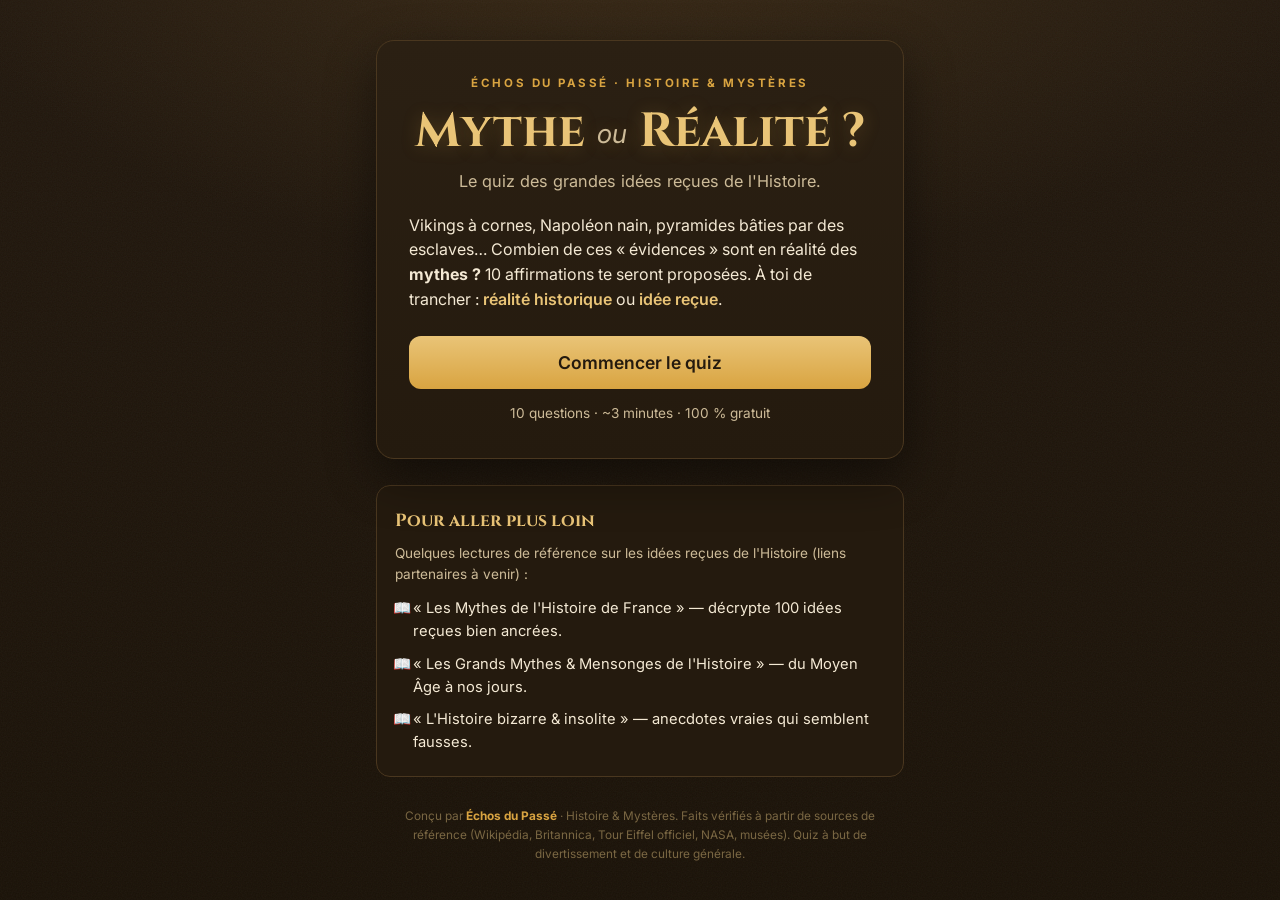
==== index.html @ 87afc7c5 "Mythe ou Realite : quiz idees recues de l'Histoire (Echos du Passe)" ====
<!DOCTYPE html>
<html lang="fr">
<head>
<meta charset="UTF-8">
<meta name="viewport" content="width=device-width, initial-scale=1.0, viewport-fit=cover">
<meta name="theme-color" content="#22180e">

<title>Mythe ou Réalité ? Le Quiz des Idées Reçues de l'Histoire | Échos du Passé</title>
<meta name="description" content="Sauras-tu démêler le vrai du faux ? 23 mythes historiques surprenants : Vikings, Napoléon, pyramides, Cléopâtre… Score final et résultat à partager. Quiz gratuit, rapide, mobile.">
<meta name="author" content="Échos du Passé">
<meta name="robots" content="index, follow">
<link rel="canonical" href="https://itachiuchiha976.github.io/mythe-ou-realite/">

<!-- Open Graph -->
<meta property="og:type" content="website">
<meta property="og:site_name" content="Échos du Passé">
<meta property="og:locale" content="fr_FR">
<meta property="og:title" content="Mythe ou Réalité ? Le Quiz des Idées Reçues de l'Histoire">
<meta property="og:description" content="23 mythes historiques surprenants. Sauras-tu démêler le vrai du faux ? Teste-toi et partage ton score.">
<meta property="og:url" content="https://itachiuchiha976.github.io/mythe-ou-realite/">
<meta property="og:image" content="https://itachiuchiha976.github.io/mythe-ou-realite/og-image.png">
<meta property="og:image:width" content="1200">
<meta property="og:image:height" content="630">

<!-- Twitter -->
<meta name="twitter:card" content="summary_large_image">
<meta name="twitter:title" content="Mythe ou Réalité ? Le Quiz des Idées Reçues de l'Histoire">
<meta name="twitter:description" content="23 mythes historiques surprenants. Sauras-tu démêler le vrai du faux ?">
<meta name="twitter:image" content="https://itachiuchiha976.github.io/mythe-ou-realite/og-image.png">

<link rel="icon" type="image/svg+xml" href="favicon.svg">
<link rel="apple-touch-icon" href="favicon.svg">
<link rel="preconnect" href="https://fonts.googleapis.com">
<link rel="preconnect" href="https://fonts.gstatic.com" crossorigin>
<link href="https://fonts.googleapis.com/css2?family=Cinzel:wght@500;700&family=Inter:wght@400;500;600;700&display=swap" rel="stylesheet">
<link rel="stylesheet" href="styles.css">

<!-- JSON-LD : Quiz + WebSite -->
<script type="application/ld+json">
{
  "@context": "https://schema.org",
  "@graph": [
    {
      "@type": "WebSite",
      "name": "Échos du Passé",
      "url": "https://itachiuchiha976.github.io/mythe-ou-realite/",
      "inLanguage": "fr-FR"
    },
    {
      "@type": "Quiz",
      "name": "Mythe ou Réalité ? Le Quiz des Idées Reçues de l'Histoire",
      "description": "Quiz interactif gratuit : démêle le vrai du faux parmi 23 grandes idées reçues de l'Histoire. Score final et résultat partageable.",
      "educationalLevel": "grand public",
      "inLanguage": "fr-FR",
      "url": "https://itachiuchiha976.github.io/mythe-ou-realite/",
      "about": { "@type": "Thing", "name": "Histoire et mystères" }
    }
  ]
}
</script>
</head>
<body>

<div class="bg-grain" aria-hidden="true"></div>

<main class="wrap">

  <!-- ============ ÉCRAN ACCUEIL ============ -->
  <section id="screen-intro" class="screen screen--active card">
    <p class="brandline">ÉCHOS DU PASSÉ · HISTOIRE &amp; MYSTÈRES</p>
    <h1 class="title">Mythe <span class="amp">ou</span> Réalité&nbsp;?</h1>
    <p class="subtitle">Le quiz des grandes idées reçues de l'Histoire.</p>
    <p class="intro-text">
      Vikings à cornes, Napoléon nain, pyramides bâties par des esclaves…
      Combien de ces «&nbsp;évidences&nbsp;» sont en réalité des <strong>mythes&nbsp;?</strong>
      10 affirmations te seront proposées. À toi de trancher&nbsp;:
      <em>réalité historique</em> ou <em>idée reçue</em>.
    </p>
    <button id="btn-start" class="btn btn--primary btn--big">Commencer le quiz</button>
    <p class="meta-line">10 questions · ~3 minutes · 100&nbsp;% gratuit</p>
  </section>

  <!-- ============ ÉCRAN QUIZ ============ -->
  <section id="screen-quiz" class="screen card">
    <div class="quiz-top">
      <span id="q-counter" class="counter">Question 1 / 10</span>
      <span id="q-score" class="score-mini">0 pt</span>
    </div>
    <div class="progress"><div id="progress-bar" class="progress-bar"></div></div>

    <p class="prompt-label">Réalité historique, ou mythe&nbsp;?</p>
    <h2 id="q-statement" class="statement">…</h2>

    <div id="answers" class="answers">
      <button class="btn btn--answer" data-choice="true">
        <span class="ans-icon">✓</span> Réalité
      </button>
      <button class="btn btn--answer" data-choice="false">
        <span class="ans-icon">✕</span> Mythe
      </button>
    </div>

    <div id="reveal" class="reveal" hidden>
      <p id="reveal-verdict" class="reveal-verdict"></p>
      <p id="reveal-text" class="reveal-text"></p>
      <p id="reveal-src" class="reveal-src"></p>
      <button id="btn-next" class="btn btn--primary">Question suivante →</button>
    </div>
  </section>

  <!-- ============ ÉCRAN RÉSULTAT ============ -->
  <section id="screen-result" class="screen card">
    <p class="brandline">TON RÉSULTAT</p>
    <div class="score-ring">
      <span id="res-score" class="res-score">0</span>
      <span class="res-total">/ 10</span>
    </div>
    <h2 id="res-rank" class="res-rank">…</h2>
    <p id="res-msg" class="res-msg">…</p>

    <div class="share-block">
      <button id="btn-share" class="btn btn--primary btn--big">Partager mon score</button>
      <button id="btn-download" class="btn btn--ghost">Télécharger l'image</button>
      <button id="btn-replay" class="btn btn--ghost">Rejouer (nouvelles questions)</button>
    </div>
    <canvas id="share-canvas" width="1080" height="1080" hidden></canvas>

    <!-- ===== FUNNEL : abonnement chaîne ===== -->
    <div class="cta-sub">
      <h3>Tu aimes démêler le vrai du faux&nbsp;?</h3>
      <p>Chaque semaine, <strong>Échos du Passé</strong> exhume une énigme ou un mythe de l'Histoire.
         Abonne-toi pour ne rien rater.</p>
      <a id="cta-youtube" class="btn btn--yt" href="https://www.youtube.com/channel/UCtI77IJDeqX1GXrZNkGJtaQ?sub_confirmation=1" target="_blank" rel="noopener">
        ▶ S'abonner à Échos du Passé
      </a>
    </div>

    <!-- ===== FUNNEL : capture email (stub localStorage) ===== -->
    <div class="cta-mail">
      <h3>Reçois le prochain quiz en avant-première</h3>
      <p>Un nouveau quiz historique arrive bientôt. Laisse ton e-mail, on te préviendra (zéro spam).</p>
      <form id="mail-form" class="mail-form" novalidate>
        <input id="mail-input" type="email" inputmode="email" autocomplete="email" placeholder="ton@email.fr" aria-label="Ton adresse e-mail" required>
        <button type="submit" class="btn btn--primary">Je veux le prochain quiz</button>
      </form>
      <p id="mail-feedback" class="mail-feedback" hidden>Merci ! Tu es sur la liste. 📜</p>
    </div>
  </section>

  <!-- ===== Emplacement publicitaire (AdSense — à activer après validation du compte) ===== -->
  <!--
  <div class="ad-slot">
    <ins class="adsbygoogle" style="display:block"
         data-ad-client="ca-pub-XXXXXXXXXXXXXXXX"
         data-ad-slot="XXXXXXXXXX"
         data-ad-format="auto" data-full-width-responsive="true"></ins>
  </div>
  -->

  <!-- ===== Section ressources (prête pour affiliation — liens à taguer plus tard) ===== -->
  <section class="resources">
    <h3>Pour aller plus loin</h3>
    <p class="resources-note">Quelques lectures de référence sur les idées reçues de l'Histoire
       (liens partenaires à venir) :</p>
    <ul class="resources-list">
      <!-- data-aff : emplacement pour le tag d'affiliation (Amazon Partenaires, etc.) -->
      <li data-aff="book-mythes-histoire-france">« Les Mythes de l'Histoire de France » — décrypte 100 idées reçues bien ancrées.</li>
      <li data-aff="book-mensonges-histoire">« Les Grands Mythes &amp; Mensonges de l'Histoire » — du Moyen Âge à nos jours.</li>
      <li data-aff="book-bizarre-histoire">« L'Histoire bizarre &amp; insolite » — anecdotes vraies qui semblent fausses.</li>
    </ul>
  </section>

  <footer class="foot">
    <p>Conçu par <strong>Échos du Passé</strong> · Histoire &amp; Mystères.
       Faits vérifiés à partir de sources de référence (Wikipédia, Britannica, Tour Eiffel officiel,
       NASA, musées). Quiz à but de divertissement et de culture générale.</p>
  </footer>

</main>

<script src="app.js"></script>
</body>
</html>
---- styles.css ----
/* ===== Échos du Passé — Mythe ou Réalité ===== */
:root{
  --bg:#1a1208;
  --bg2:#22180e;
  --card:#2b2013;
  --card2:#34271700;
  --ink:#f4e9d4;
  --ink-soft:#cdbb98;
  --gold:#d9a441;
  --gold-soft:#e9c477;
  --green:#5fae6e;
  --green-bg:#1f3a26;
  --red:#cf6b5b;
  --red-bg:#3a201c;
  --line:#4a371f;
  --radius:18px;
  --shadow:0 18px 50px rgba(0,0,0,.45);
  --maxw:560px;
}

*{box-sizing:border-box;margin:0;padding:0}
html{-webkit-text-size-adjust:100%}
body{
  font-family:'Inter',system-ui,-apple-system,Segoe UI,Roboto,sans-serif;
  color:var(--ink);
  background:
    radial-gradient(1200px 600px at 50% -10%, #3a2a16 0%, transparent 60%),
    linear-gradient(180deg,var(--bg2) 0%, var(--bg) 100%);
  background-attachment:fixed;
  min-height:100vh;
  line-height:1.55;
  -webkit-font-smoothing:antialiased;
  padding:env(safe-area-inset-top) 0 env(safe-area-inset-bottom);
}
.bg-grain{
  position:fixed;inset:0;pointer-events:none;z-index:0;opacity:.05;
  background-image:url("data:image/svg+xml,%3Csvg xmlns='http://www.w3.org/2000/svg' width='120' height='120'%3E%3Cfilter id='n'%3E%3CfeTurbulence type='fractalNoise' baseFrequency='0.8' numOctaves='2'/%3E%3C/filter%3E%3Crect width='100%25' height='100%25' filter='url(%23n)'/%3E%3C/svg%3E");
}
.wrap{
  position:relative;z-index:1;
  max-width:var(--maxw);
  margin:0 auto;
  padding:22px 16px 40px;
}

/* ---- Cartes / écrans ---- */
.card{
  background:linear-gradient(180deg,var(--card) 0%, #241a0e 100%);
  border:1px solid var(--line);
  border-radius:var(--radius);
  box-shadow:var(--shadow);
  padding:26px 22px;
}
.screen{display:none;animation:rise .45s ease both}
.screen--active{display:block}
@keyframes rise{from{opacity:0;transform:translateY(14px)}to{opacity:1;transform:none}}

.brandline{
  font-size:.72rem;letter-spacing:.22em;color:var(--gold);
  font-weight:700;text-align:center;margin-bottom:14px;
}

/* ---- Accueil ---- */
.title{
  font-family:'Cinzel',serif;font-weight:700;
  font-size:clamp(2.1rem,9vw,3rem);line-height:1.05;
  text-align:center;color:var(--gold-soft);
  text-shadow:0 2px 18px rgba(217,164,65,.25);
}
.title .amp{font-family:'Inter';font-style:italic;font-weight:400;color:var(--ink-soft);font-size:.55em;vertical-align:middle}
.subtitle{text-align:center;color:var(--ink-soft);margin:12px 0 18px;font-size:1.02rem}
.intro-text{color:var(--ink);font-size:1rem;margin-bottom:24px}
.intro-text em{color:var(--gold-soft);font-style:normal;font-weight:600}
.meta-line{text-align:center;color:var(--ink-soft);font-size:.85rem;margin-top:14px}

/* ---- Boutons ---- */
.btn{
  font-family:inherit;font-size:1rem;font-weight:600;
  border:none;border-radius:12px;cursor:pointer;
  padding:14px 18px;width:100%;
  transition:transform .12s ease, filter .15s ease, background .15s ease;
  -webkit-tap-highlight-color:transparent;
}
.btn:active{transform:scale(.97)}
.btn--big{font-size:1.1rem;padding:16px 20px}
.btn--primary{background:linear-gradient(180deg,var(--gold-soft),var(--gold));color:#241a0e}
.btn--primary:hover{filter:brightness(1.06)}
.btn--ghost{background:transparent;border:1px solid var(--line);color:var(--ink-soft)}
.btn--ghost:hover{border-color:var(--gold);color:var(--gold-soft)}
.btn--yt{display:block;background:#ff0000;color:#fff;text-decoration:none;text-align:center;font-weight:700}
.btn--yt:hover{filter:brightness(1.08)}

/* ---- Quiz ---- */
.quiz-top{display:flex;justify-content:space-between;align-items:center;margin-bottom:10px}
.counter{font-size:.82rem;color:var(--ink-soft);letter-spacing:.04em}
.score-mini{font-size:.82rem;color:var(--gold-soft);font-weight:700}
.progress{height:7px;background:#1c1408;border-radius:99px;overflow:hidden;border:1px solid var(--line)}
.progress-bar{height:100%;width:0;background:linear-gradient(90deg,var(--gold),var(--gold-soft));border-radius:99px;transition:width .4s ease}

.prompt-label{margin-top:22px;font-size:.78rem;text-transform:uppercase;letter-spacing:.14em;color:var(--gold);text-align:center}
.statement{
  font-family:'Cinzel',serif;font-weight:500;
  font-size:clamp(1.25rem,5.4vw,1.6rem);line-height:1.3;
  text-align:center;margin:14px 0 26px;color:var(--ink);
  min-height:2.4em;display:flex;align-items:center;justify-content:center;
}
.answers{display:flex;gap:12px}
.btn--answer{
  background:#241a0e;border:1.5px solid var(--line);color:var(--ink);
  font-weight:700;display:flex;align-items:center;justify-content:center;gap:8px;
  padding:18px 12px;
}
.btn--answer:hover{border-color:var(--gold-soft)}
.btn--answer .ans-icon{font-size:1.05em}
.btn--answer[data-choice="true"]:hover{border-color:var(--green)}
.btn--answer[data-choice="false"]:hover{border-color:var(--red)}
.btn--answer.is-correct{background:var(--green-bg);border-color:var(--green);color:#cdeccf}
.btn--answer.is-wrong{background:var(--red-bg);border-color:var(--red);color:#f0c9c1}
.btn--answer.is-dim{opacity:.45}
.btn--answer:disabled{cursor:default}

/* ---- Révélation ---- */
.reveal{margin-top:22px;animation:rise .4s ease both}
.reveal-verdict{font-family:'Cinzel',serif;font-weight:700;font-size:1.15rem;text-align:center;margin-bottom:8px}
.reveal-verdict.ok{color:var(--green)}
.reveal-verdict.no{color:var(--red)}
.reveal-text{color:var(--ink);font-size:.97rem;background:#1f1709;border:1px solid var(--line);border-radius:12px;padding:14px 16px}
.reveal-src{color:var(--ink-soft);font-size:.78rem;margin:10px 0 18px;text-align:center;font-style:italic}

/* ---- Résultat ---- */
.score-ring{
  width:148px;height:148px;border-radius:50%;margin:6px auto 16px;
  display:flex;align-items:baseline;justify-content:center;gap:4px;
  background:radial-gradient(circle at 50% 40%, #3a2a16, #241a0e);
  border:3px solid var(--gold);box-shadow:0 0 30px rgba(217,164,65,.25), inset 0 0 20px rgba(0,0,0,.4);
}
.res-score{font-family:'Cinzel',serif;font-size:3.4rem;font-weight:700;color:var(--gold-soft);line-height:1}
.res-total{font-size:1.1rem;color:var(--ink-soft)}
.res-rank{font-family:'Cinzel',serif;text-align:center;color:var(--gold-soft);font-size:1.5rem;margin-bottom:8px}
.res-msg{text-align:center;color:var(--ink);margin-bottom:24px}
.share-block{display:flex;flex-direction:column;gap:10px}

/* ---- CTA / Funnel ---- */
.cta-sub,.cta-mail{
  margin-top:26px;padding:20px 18px;border-radius:14px;
  border:1px solid var(--line);background:#1f1709;text-align:center;
}
.cta-sub h3,.cta-mail h3{font-family:'Cinzel',serif;font-size:1.15rem;color:var(--gold-soft);margin-bottom:8px}
.cta-sub p,.cta-mail p{color:var(--ink-soft);font-size:.92rem;margin-bottom:14px}
.cta-sub .btn--yt{margin-top:4px}
.mail-form{display:flex;flex-direction:column;gap:10px}
.mail-form input{
  width:100%;padding:13px 14px;border-radius:11px;border:1px solid var(--line);
  background:#160f06;color:var(--ink);font-size:1rem;font-family:inherit;
}
.mail-form input:focus{outline:none;border-color:var(--gold)}
.mail-feedback{color:var(--green);font-weight:600;margin-top:12px}

/* ---- Ressources / pub ---- */
.ad-slot{margin:26px 0;min-height:90px;display:flex;align-items:center;justify-content:center;border:1px dashed var(--line);border-radius:12px;color:#6b5836;font-size:.75rem}
.resources{margin-top:26px;padding:22px 18px;border-radius:14px;border:1px solid var(--line);background:#241a0e}
.resources h3{font-family:'Cinzel',serif;color:var(--gold-soft);font-size:1.1rem;margin-bottom:8px}
.resources-note{color:var(--ink-soft);font-size:.85rem;margin-bottom:12px}
.resources-list{list-style:none;display:flex;flex-direction:column;gap:10px}
.resources-list li{font-size:.92rem;color:var(--ink);padding-left:18px;position:relative}
.resources-list li::before{content:"📖";position:absolute;left:-2px;top:0}

.foot{margin-top:30px;text-align:center;color:#7a6743;font-size:.74rem;line-height:1.6;padding:0 6px}
.foot strong{color:var(--gold)}

@media(min-width:600px){
  .wrap{padding-top:40px}
  .card{padding:34px 32px}
}
@media (prefers-reduced-motion:reduce){
  .screen,.reveal{animation:none}
  .btn{transition:none}
}
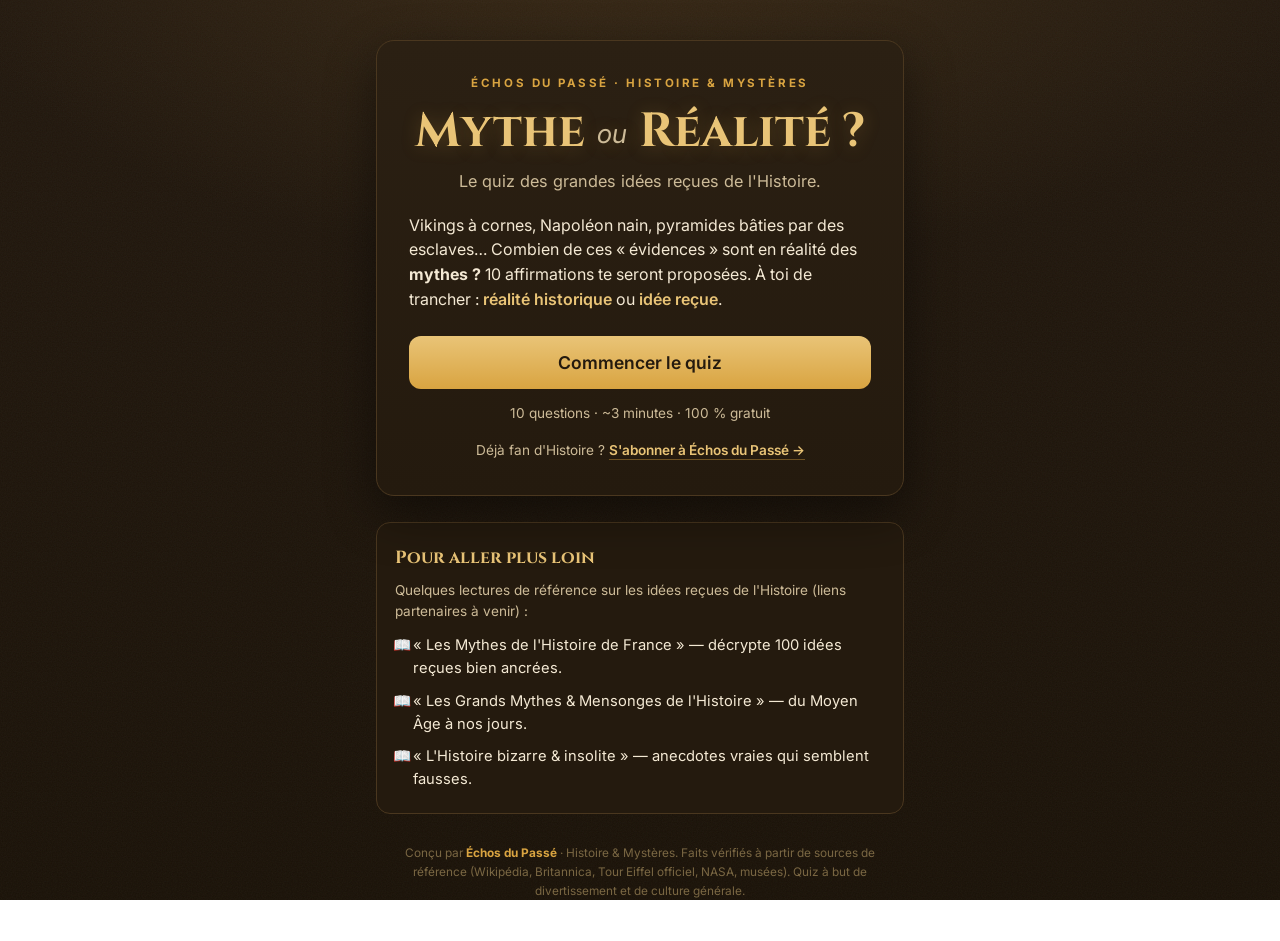
==== commit 04611823: "Deploy 27/06: capture email Web3Forms + CTA next-step + fixes conversion (ultracode)" ====
--- a/index.html
+++ b/index.html
@@ -6,7 +6,7 @@
 <meta name="theme-color" content="#22180e">
 
 <title>Mythe ou Réalité ? Le Quiz des Idées Reçues de l'Histoire | Échos du Passé</title>
-<meta name="description" content="Sauras-tu démêler le vrai du faux ? 23 mythes historiques surprenants : Vikings, Napoléon, pyramides, Cléopâtre… Score final et résultat à partager. Quiz gratuit, rapide, mobile.">
+<meta name="description" content="Sauras-tu démêler le vrai du faux ? 10 mythes historiques surprenants par partie (Vikings, Napoléon, pyramides, Cléopâtre…). Score final et résultat à partager. Quiz gratuit, rapide, mobile.">
 <meta name="author" content="Échos du Passé">
 <meta name="robots" content="index, follow">
 <link rel="canonical" href="https://itachiuchiha976.github.io/mythe-ou-realite/">
@@ -16,7 +16,7 @@
 <meta property="og:site_name" content="Échos du Passé">
 <meta property="og:locale" content="fr_FR">
 <meta property="og:title" content="Mythe ou Réalité ? Le Quiz des Idées Reçues de l'Histoire">
-<meta property="og:description" content="23 mythes historiques surprenants. Sauras-tu démêler le vrai du faux ? Teste-toi et partage ton score.">
+<meta property="og:description" content="10 mythes historiques surprenants par partie. Sauras-tu démêler le vrai du faux ? Teste-toi et partage ton score.">
 <meta property="og:url" content="https://itachiuchiha976.github.io/mythe-ou-realite/">
 <meta property="og:image" content="https://itachiuchiha976.github.io/mythe-ou-realite/og-image.png">
 <meta property="og:image:width" content="1200">
@@ -25,7 +25,7 @@
 <!-- Twitter -->
 <meta name="twitter:card" content="summary_large_image">
 <meta name="twitter:title" content="Mythe ou Réalité ? Le Quiz des Idées Reçues de l'Histoire">
-<meta name="twitter:description" content="23 mythes historiques surprenants. Sauras-tu démêler le vrai du faux ?">
+<meta name="twitter:description" content="10 mythes historiques surprenants par partie. Sauras-tu démêler le vrai du faux ?">
 <meta name="twitter:image" content="https://itachiuchiha976.github.io/mythe-ou-realite/og-image.png">
 
 <link rel="icon" type="image/svg+xml" href="favicon.svg">
@@ -49,7 +49,7 @@
     {
       "@type": "Quiz",
       "name": "Mythe ou Réalité ? Le Quiz des Idées Reçues de l'Histoire",
-      "description": "Quiz interactif gratuit : démêle le vrai du faux parmi 23 grandes idées reçues de l'Histoire. Score final et résultat partageable.",
+      "description": "Quiz interactif gratuit : démêle le vrai du faux parmi les grandes idées reçues de l'Histoire (10 questions par partie). Score final et résultat partageable.",
       "educationalLevel": "grand public",
       "inLanguage": "fr-FR",
       "url": "https://itachiuchiha976.github.io/mythe-ou-realite/",
@@ -78,6 +78,9 @@
     </p>
     <button id="btn-start" class="btn btn--primary btn--big">Commencer le quiz</button>
     <p class="meta-line">10 questions · ~3 minutes · 100&nbsp;% gratuit</p>
+    <p class="already-sub">Déjà fan d'Histoire&nbsp;?
+      <a href="https://www.youtube.com/channel/UCtI77IJDeqX1GXrZNkGJtaQ?sub_confirmation=1" target="_blank" rel="noopener">S'abonner à Échos du Passé →</a>
+    </p>
   </section>
 
   <!-- ============ ÉCRAN QUIZ ============ -->
@@ -135,13 +138,27 @@
       </a>
     </div>
 
-    <!-- ===== FUNNEL : capture email (stub localStorage) ===== -->
+    <!-- ===== FUNNEL : rebond vers le Comparateur IA (monétisation live) ===== -->
+    <div class="cta-ia">
+      <h3>L'IA peut-elle démêler le vrai du faux&nbsp;?</h3>
+      <p>Découvre les meilleurs outils IA de 2026 pour vérifier les faits en un instant — classés et comparés gratuitement.</p>
+      <a class="btn btn--ghost" href="https://itachiuchiha976.github.io/comparateur-ia/" target="_blank" rel="noopener">
+        Voir le comparatif IA →
+      </a>
+    </div>
+
+    <!-- ===== FUNNEL : capture email (Web3Forms) ===== -->
     <div class="cta-mail">
       <h3>Reçois le prochain quiz en avant-première</h3>
       <p>Un nouveau quiz historique arrive bientôt. Laisse ton e-mail, on te préviendra (zéro spam).</p>
-      <form id="mail-form" class="mail-form" novalidate>
-        <input id="mail-input" type="email" inputmode="email" autocomplete="email" placeholder="ton@email.fr" aria-label="Ton adresse e-mail" required>
+      <form id="mail-form" class="mail-form" action="https://api.web3forms.com/submit" method="POST">
+        <input type="hidden" name="access_key" value="d97a8c73-b827-48bb-b437-e053a73fdb7e">
+        <input type="hidden" name="subject" value="Mythe ou Réalité — nouveau lead">
+        <input type="hidden" name="from_name" value="Mythe ou Réalité">
+        <input type="checkbox" name="botcheck" style="display:none !important" tabindex="-1" autocomplete="off">
+        <input id="mail-input" type="email" name="email" inputmode="email" autocomplete="email" placeholder="ton@email.fr" aria-label="Ton adresse e-mail" required>
         <button type="submit" class="btn btn--primary">Je veux le prochain quiz</button>
+        <p class="rgpd-note">Pas de spam. Désinscription en 1 clic. Tes données servent uniquement à t'envoyer les prochains quiz — pas de revente. <a href="mailto:apprentissage.feynman@gmail.com">Droit de suppression</a>.</p>
       </form>
       <p id="mail-feedback" class="mail-feedback" hidden>Merci ! Tu es sur la liste. 📜</p>
     </div>
--- a/styles.css
+++ b/styles.css
@@ -72,6 +72,9 @@
 .intro-text{color:var(--ink);font-size:1rem;margin-bottom:24px}
 .intro-text em{color:var(--gold-soft);font-style:normal;font-weight:600}
 .meta-line{text-align:center;color:var(--ink-soft);font-size:.85rem;margin-top:14px}
+.already-sub{text-align:center;font-size:.85rem;color:var(--ink-soft);margin-top:16px}
+.already-sub a{color:var(--gold-soft);font-weight:600;text-decoration:none;border-bottom:1px solid rgba(217,164,65,.4);padding-bottom:1px}
+.already-sub a:hover{color:var(--gold)}
 
 /* ---- Boutons ---- */
 .btn{
@@ -141,20 +144,23 @@
 .share-block{display:flex;flex-direction:column;gap:10px}
 
 /* ---- CTA / Funnel ---- */
-.cta-sub,.cta-mail{
+.cta-sub,.cta-mail,.cta-ia{
   margin-top:26px;padding:20px 18px;border-radius:14px;
   border:1px solid var(--line);background:#1f1709;text-align:center;
 }
-.cta-sub h3,.cta-mail h3{font-family:'Cinzel',serif;font-size:1.15rem;color:var(--gold-soft);margin-bottom:8px}
-.cta-sub p,.cta-mail p{color:var(--ink-soft);font-size:.92rem;margin-bottom:14px}
+.cta-sub h3,.cta-mail h3,.cta-ia h3{font-family:'Cinzel',serif;font-size:1.15rem;color:var(--gold-soft);margin-bottom:8px}
+.cta-sub p,.cta-mail p,.cta-ia p{color:var(--ink-soft);font-size:.92rem;margin-bottom:14px}
 .cta-sub .btn--yt{margin-top:4px}
+.cta-ia .btn--ghost{display:block;text-decoration:none}
 .mail-form{display:flex;flex-direction:column;gap:10px}
-.mail-form input{
+.mail-form input[type="email"]{
   width:100%;padding:13px 14px;border-radius:11px;border:1px solid var(--line);
   background:#160f06;color:var(--ink);font-size:1rem;font-family:inherit;
 }
-.mail-form input:focus{outline:none;border-color:var(--gold)}
+.mail-form input[type="email"]:focus{outline:none;border-color:var(--gold)}
 .mail-feedback{color:var(--green);font-weight:600;margin-top:12px}
+.rgpd-note{font-size:.72rem;color:var(--ink-soft);margin:2px 0 0;line-height:1.5}
+.rgpd-note a{color:var(--gold-soft);text-decoration:underline}
 
 /* ---- Ressources / pub ---- */
 .ad-slot{margin:26px 0;min-height:90px;display:flex;align-items:center;justify-content:center;border:1px dashed var(--line);border-radius:12px;color:#6b5836;font-size:.75rem}
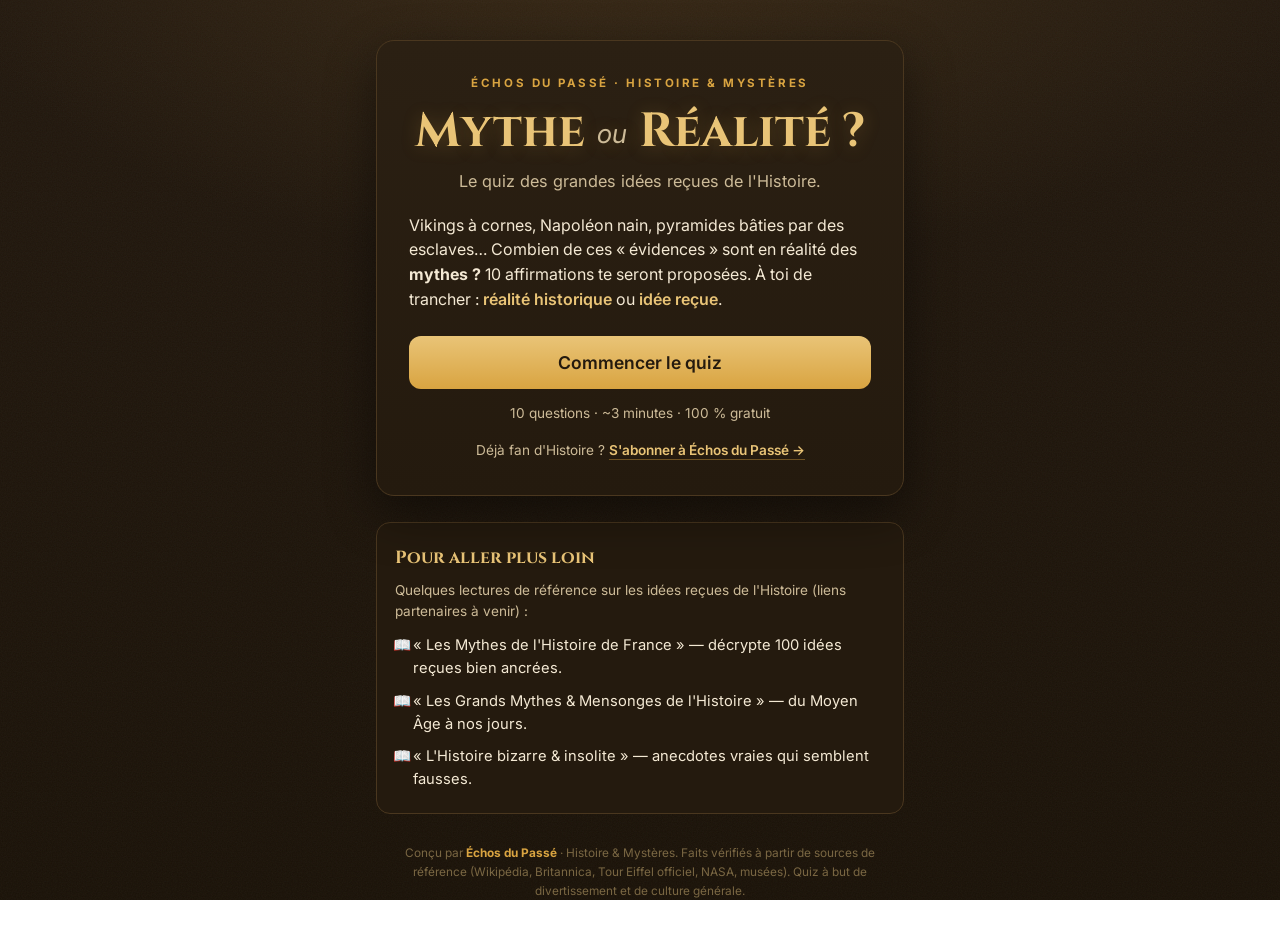
==== commit 638294d1: "Lead magnet instantane : guide top-10-idees-recues-histoire.html + success state avec lien direct + " ====
--- a/index.html
+++ b/index.html
@@ -160,7 +160,23 @@
         <button type="submit" class="btn btn--primary">Je veux le prochain quiz</button>
         <p class="rgpd-note">Pas de spam. Désinscription en 1 clic. Tes données servent uniquement à t'envoyer les prochains quiz — pas de revente. <a href="mailto:apprentissage.feynman@gmail.com">Droit de suppression</a>.</p>
       </form>
-      <p id="mail-feedback" class="mail-feedback" hidden>Merci ! Tu es sur la liste. 📜</p>
+      <p id="mail-feedback" class="mail-feedback" hidden>Merci ! Tu es sur la liste.<br>
+        <a href="guides/top-10-idees-recues-histoire.html" target="_blank" rel="noopener" style="display:inline-block;margin-top:10px;font-weight:600;">
+          📖 Accède au guide maintenant →
+        </a>
+      </p>
+    </div>
+
+    <!-- ===== OFFRE PRODUIT : Les Plus Grands Mystères de l'Histoire ===== -->
+    <div class="cta-gumroad">
+      <span class="cta-badge">POUR ALLER ENCORE PLUS LOIN</span>
+      <h3>Les Plus Grands Mystères de l'Histoire</h3>
+      <p class="cta-desc">10 énigmes réelles décortiquées&nbsp;: faits historiques vérifiés face aux hypothèses. Le prolongement naturel de ce quiz pour les passionnés d'Histoire.</p>
+      <span class="cta-price">9,90&nbsp;€</span>
+      <a class="btn btn--primary btn--big" href="https://boutiquefred.gumroad.com/l/mysteres-histoire" target="_blank" rel="noopener">
+        Obtenir le guide →
+      </a>
+      <span class="cta-guarantee">Accès immédiat · Paiement sécurisé · Satisfait ou remboursé 30 jours</span>
     </div>
   </section>
 
--- a/styles.css
+++ b/styles.css
@@ -174,6 +174,32 @@
 .foot{margin-top:30px;text-align:center;color:#7a6743;font-size:.74rem;line-height:1.6;padding:0 6px}
 .foot strong{color:var(--gold)}
 
+/* ---- Offre produit Gumroad ---- */
+.cta-gumroad{
+  margin-top:26px;padding:24px 20px;border-radius:14px;
+  border:1.5px solid var(--gold);
+  background:linear-gradient(180deg,#2b1f0a 0%,#1f1709 100%);
+  text-align:center;
+  box-shadow:0 0 28px rgba(217,164,65,.12);
+}
+.cta-badge{
+  font-size:.72rem;letter-spacing:.2em;color:var(--gold);
+  font-weight:700;margin-bottom:10px;display:block;
+}
+.cta-gumroad h3{
+  font-family:'Cinzel',serif;font-size:1.2rem;color:var(--gold-soft);margin-bottom:10px;
+}
+.cta-desc{color:var(--ink-soft);font-size:.92rem;margin-bottom:6px}
+.cta-price{
+  font-family:'Cinzel',serif;font-size:2rem;font-weight:700;
+  color:var(--gold-soft);margin:10px 0 18px;letter-spacing:.02em;
+  display:block;
+}
+.cta-guarantee{
+  font-size:.76rem;color:var(--ink-soft);margin-top:12px;opacity:.8;
+  display:block;
+}
+
 @media(min-width:600px){
   .wrap{padding-top:40px}
   .card{padding:34px 32px}
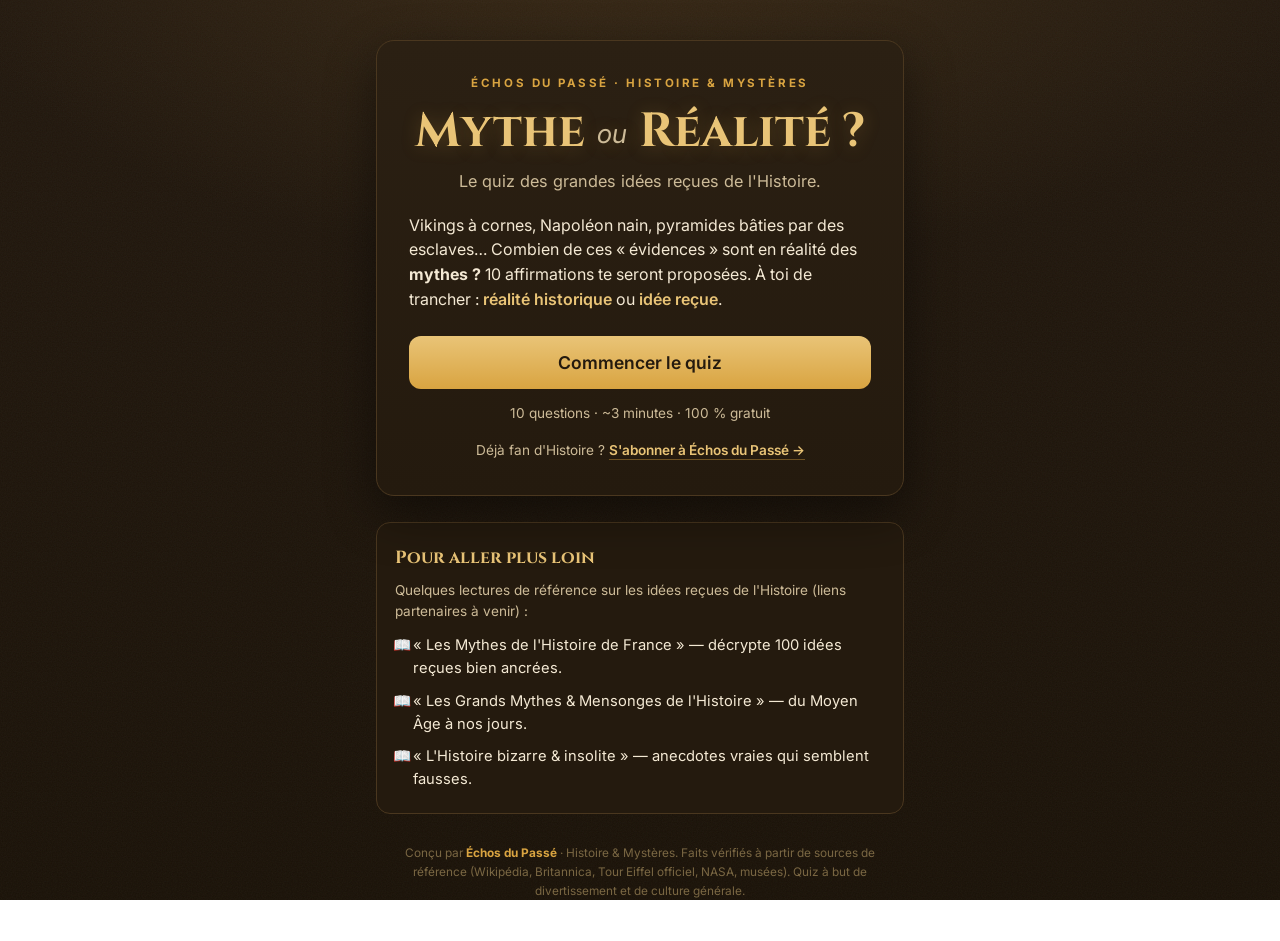
==== commit 8f941549: "Fix fuite conversion: offre Mysteres sous le score + suppression rebond Comparateur IA (BOS 29/06)" ====
--- a/index.html
+++ b/index.html
@@ -128,23 +128,16 @@
     </div>
     <canvas id="share-canvas" width="1080" height="1080" hidden></canvas>
 
-    <!-- ===== FUNNEL : abonnement chaîne ===== -->
-    <div class="cta-sub">
-      <h3>Tu aimes démêler le vrai du faux&nbsp;?</h3>
-      <p>Chaque semaine, <strong>Échos du Passé</strong> exhume une énigme ou un mythe de l'Histoire.
-         Abonne-toi pour ne rien rater.</p>
-      <a id="cta-youtube" class="btn btn--yt" href="https://www.youtube.com/channel/UCtI77IJDeqX1GXrZNkGJtaQ?sub_confirmation=1" target="_blank" rel="noopener">
-        ▶ S'abonner à Échos du Passé
+    <!-- ===== OFFRE PRODUIT : Les Plus Grands Mystères de l'Histoire (au pic d'intention) ===== -->
+    <div class="cta-gumroad">
+      <span class="cta-badge">POUR ALLER ENCORE PLUS LOIN</span>
+      <h3>Les Plus Grands Mystères de l'Histoire</h3>
+      <p class="cta-desc">10 énigmes réelles décortiquées&nbsp;: faits historiques vérifiés face aux hypothèses. Le prolongement naturel de ce quiz pour les passionnés d'Histoire.</p>
+      <span class="cta-price">9,90&nbsp;€</span>
+      <a class="btn btn--primary btn--big" href="https://boutiquefred.gumroad.com/l/mysteres-histoire" target="_blank" rel="noopener">
+        Obtenir le guide →
       </a>
-    </div>
-
-    <!-- ===== FUNNEL : rebond vers le Comparateur IA (monétisation live) ===== -->
-    <div class="cta-ia">
-      <h3>L'IA peut-elle démêler le vrai du faux&nbsp;?</h3>
-      <p>Découvre les meilleurs outils IA de 2026 pour vérifier les faits en un instant — classés et comparés gratuitement.</p>
-      <a class="btn btn--ghost" href="https://itachiuchiha976.github.io/comparateur-ia/" target="_blank" rel="noopener">
-        Voir le comparatif IA →
-      </a>
+      <span class="cta-guarantee">Accès immédiat · Paiement sécurisé · Satisfait ou remboursé 30 jours</span>
     </div>
 
     <!-- ===== FUNNEL : capture email (Web3Forms) ===== -->
@@ -167,16 +160,14 @@
       </p>
     </div>
 
-    <!-- ===== OFFRE PRODUIT : Les Plus Grands Mystères de l'Histoire ===== -->
-    <div class="cta-gumroad">
-      <span class="cta-badge">POUR ALLER ENCORE PLUS LOIN</span>
-      <h3>Les Plus Grands Mystères de l'Histoire</h3>
-      <p class="cta-desc">10 énigmes réelles décortiquées&nbsp;: faits historiques vérifiés face aux hypothèses. Le prolongement naturel de ce quiz pour les passionnés d'Histoire.</p>
-      <span class="cta-price">9,90&nbsp;€</span>
-      <a class="btn btn--primary btn--big" href="https://boutiquefred.gumroad.com/l/mysteres-histoire" target="_blank" rel="noopener">
-        Obtenir le guide →
+    <!-- ===== FUNNEL : abonnement chaîne ===== -->
+    <div class="cta-sub">
+      <h3>Tu aimes démêler le vrai du faux&nbsp;?</h3>
+      <p>Chaque semaine, <strong>Échos du Passé</strong> exhume une énigme ou un mythe de l'Histoire.
+         Abonne-toi pour ne rien rater.</p>
+      <a id="cta-youtube" class="btn btn--yt" href="https://www.youtube.com/channel/UCtI77IJDeqX1GXrZNkGJtaQ?sub_confirmation=1" target="_blank" rel="noopener">
+        ▶ S'abonner à Échos du Passé
       </a>
-      <span class="cta-guarantee">Accès immédiat · Paiement sécurisé · Satisfait ou remboursé 30 jours</span>
     </div>
   </section>
 
